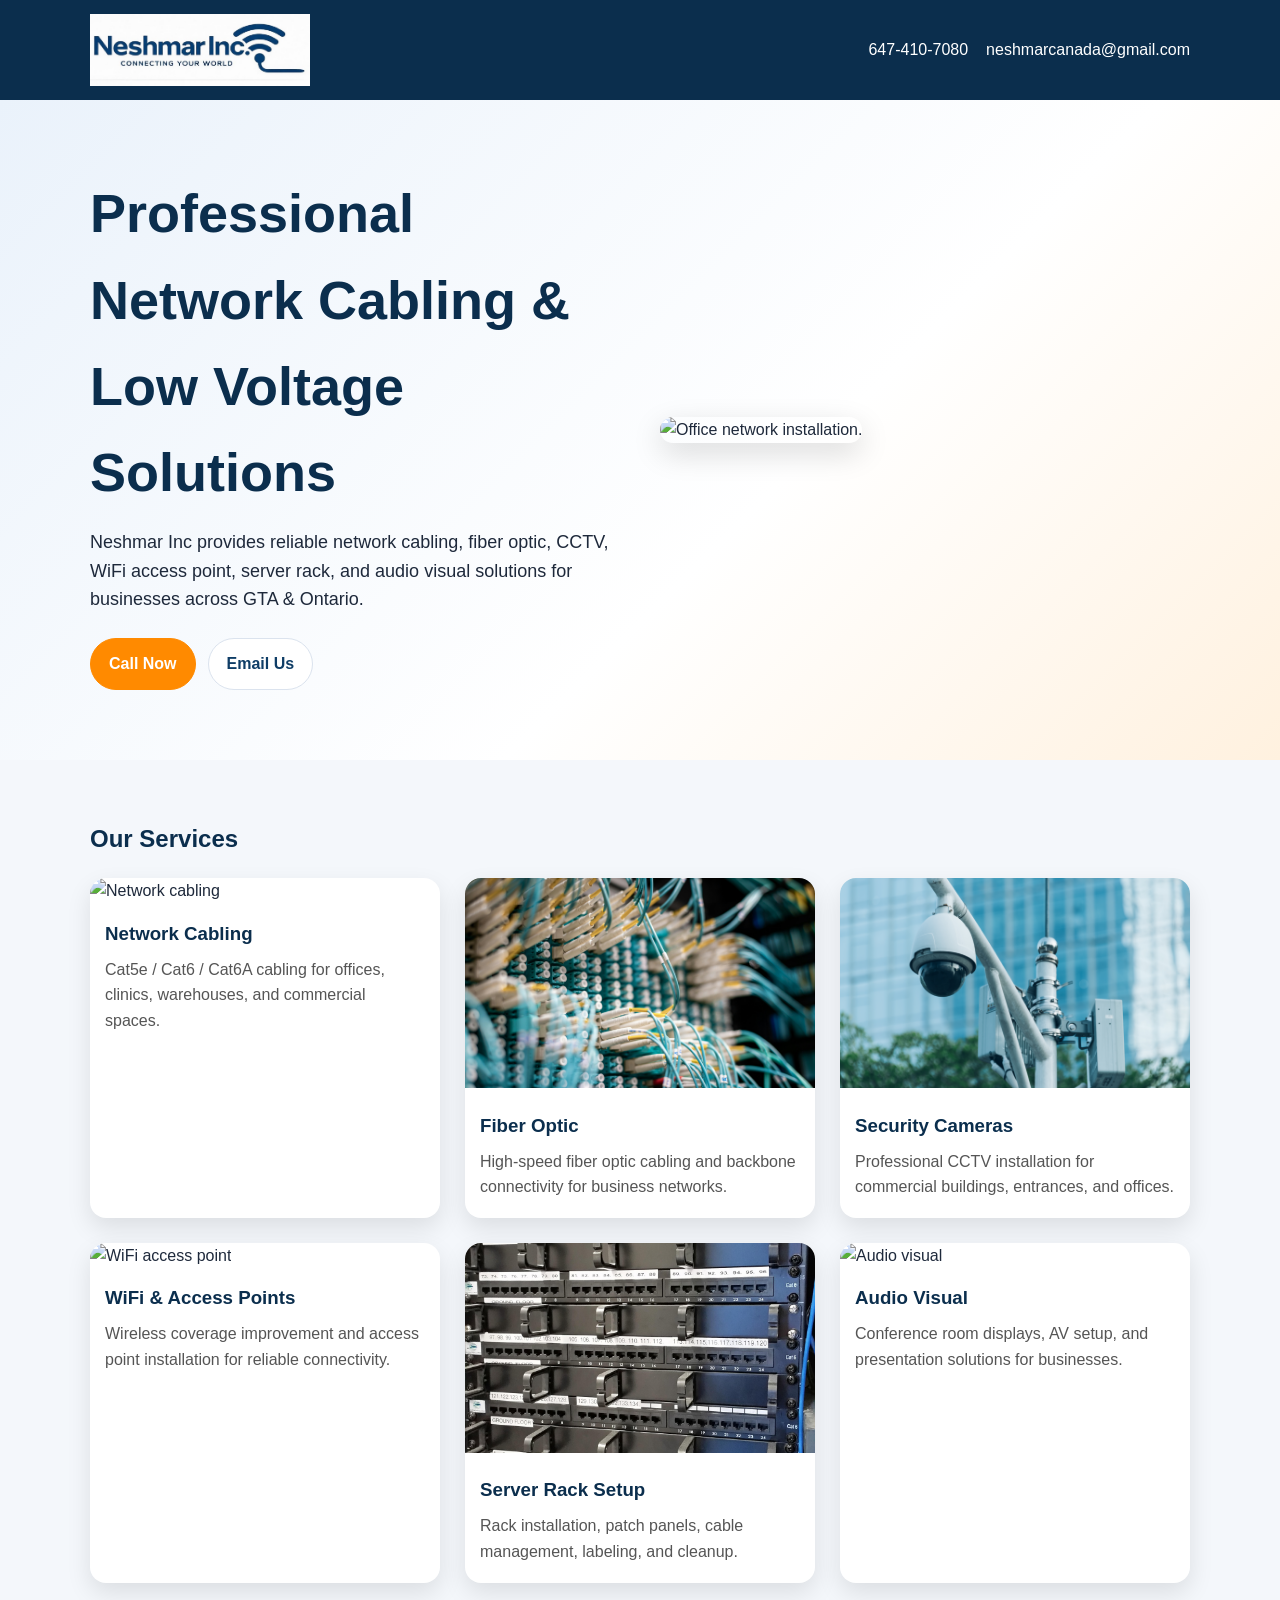
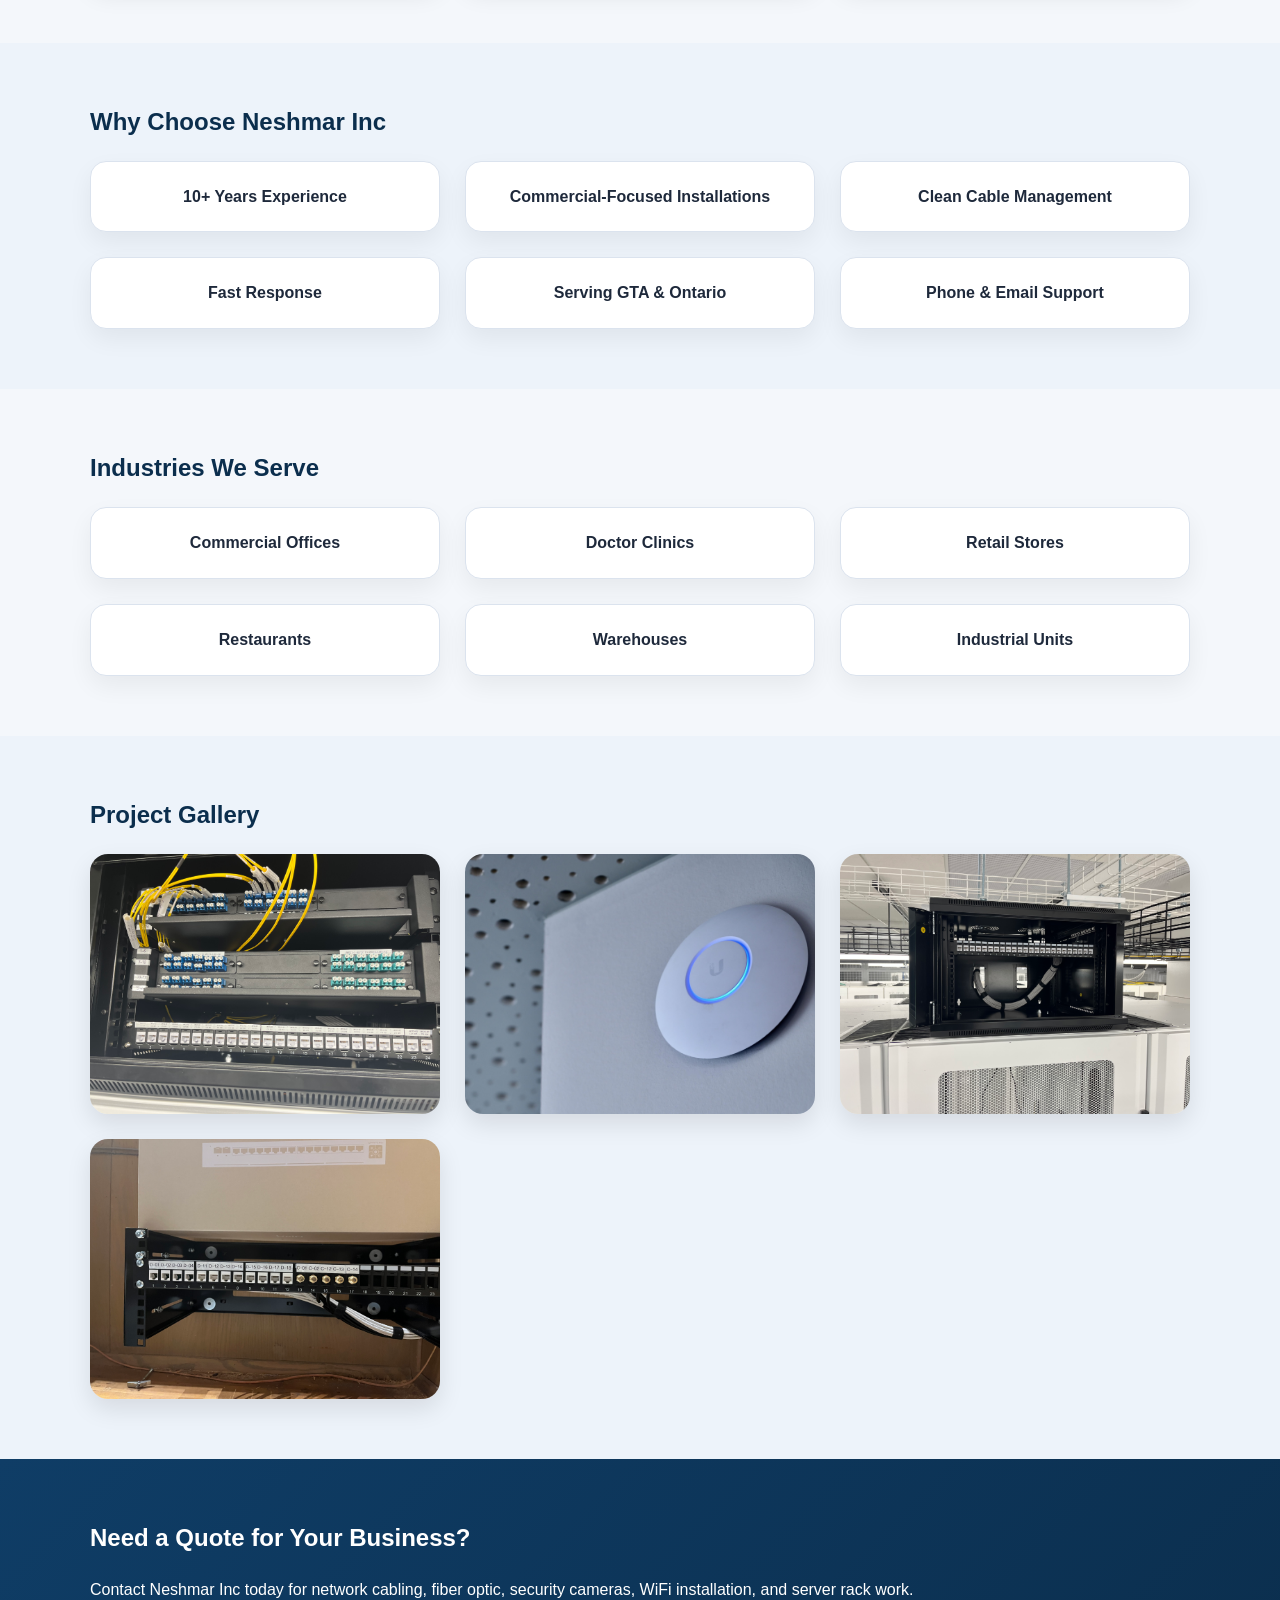
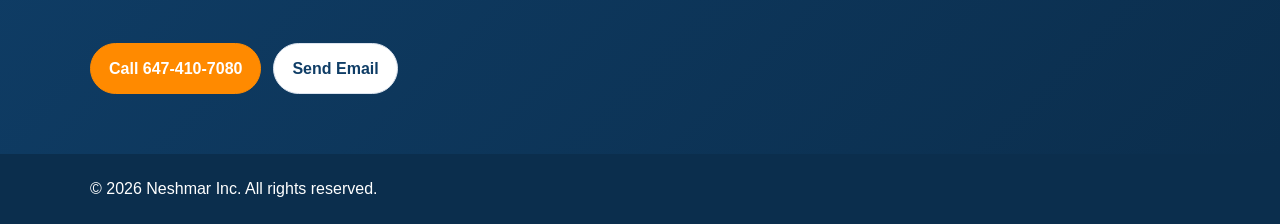
==== index.html @ 0291f641 "Update index.html" ====
<!DOCTYPE html>
<html lang="en">
<head>
  <meta charset="UTF-8" />
  <meta name="viewport" content="width=device-width, initial-scale=1.0" />
  <title>Neshmar Inc | Network Cabling GTA</title>
  <meta name="description" content="Neshmar Inc provides network cabling, fiber optic, WiFi, CCTV, and server rack installation across GTA & Ontario." />
  <link rel="stylesheet" href="style.css" />
</head>
<body>
  <header class="topbar">
    <div class="container header-row">
      <img src="logo.png" alt="Neshmar Inc logo" class="logo" />
      <div class="header-contact">
        <a href="tel:16474107080">647-410-7080</a>
        <a href="mailto:neshmarcanada@gmail.com">neshmarcanada@gmail.com</a>
      </div>
    </div>
  </header>
  
   <main>
  <section class="hero">
    <div class="container hero-grid">
      <div>
        <h1>Professional Network Cabling & Low Voltage Solutions</h1>
        <p>
          Neshmar Inc provides reliable network cabling, fiber optic,
          CCTV, WiFi access point, server rack, and audio visual solutions
          for businesses across GTA & Ontario.
        </p>

        <div class="buttons">
          <a class="btn primary" href="tel:16474107080">Call Now</a>
          <a class="btn" href="mailto:neshmarcanada@gmail.com">Email Us</a>
        </div>
      </div>

      <div>
        <img
          src="https://images.unsplash.com/photo-1516321497487-e288fb19713f?auto=format&fit=crop&w=1200&q=80"
          alt="Office network installation."
          class="hero-image"
        />
      </div>
    </div>
  </section>

  <section class="section">
    <div class="container">
      <h2>Our Services</h2>

      <div class="service-grid">
        <div class="service-card">
          <img src="https://images.unsplash.com/photo-1558494949-ef010cbdcc31?auto=format&fit=crop&w=800&q=60" alt="Network cabling">
          <h3>Network Cabling</h3>
          <p>Cat5e / Cat6 / Cat6A cabling for offices, clinics, warehouses, and commercial spaces.</p>
        </div>

        <div class="service-card">
          <img src="pexels-brett-sayles-4864249.jpg" alt="Fiber optic">
          <h3>Fiber Optic</h3>
          <p>High-speed fiber optic cabling and backbone connectivity for business networks.</p>
        </div>

        <div class="service-card">
          <img src="cctv-security-camera.jpg" alt="Security cameras">
          <h3>Security Cameras</h3>
          <p>Professional CCTV installation for commercial buildings, entrances, and offices.</p>
        </div>

        <div class="service-card">
          <img src="https://images.unsplash.com/photo-1581092921461-eab62e97a780?auto=format&fit=crop&w=800&q=60" alt="WiFi access point">
          <h3>WiFi & Access Points</h3>
          <p>Wireless coverage improvement and access point installation for reliable connectivity.</p>
        </div>

        <div class="service-card">
          <img src="mmrogers-data-2100139_1920.jpg" alt="Server rack">
          <h3>Server Rack Setup</h3>
          <p>Rack installation, patch panels, cable management, labeling, and cleanup.</p>
        </div>

        <div class="service-card">
          <img src="https://images.unsplash.com/photo-1519389950473-47ba0277781c?auto=format&fit=crop&w=800&q=60" alt="Audio visual">
          <h3>Audio Visual</h3>
          <p>Conference room displays, AV setup, and presentation solutions for businesses.</p>
        </div>
      </div>
    </div>
  </section>

  <section class=" section alt">
    <div class="container">
      <h2>Why Choose Neshmar Inc</h2>

      <div class="why-grid">
        <div class="why-card">10+ Years Experience</div>
        <div class="why-card">Commercial-Focused Installations</div>
        <div class="why-card">Clean Cable Management</div>
        <div class="why-card">Fast Response</div>
        <div class="why-card">Serving GTA & Ontario</div>
        <div class="why-card">Phone & Email Support</div>
      </div>
    </div>
  </section>

  <section class="section">
    <div class="container">
      <h2>Industries We Serve</h2>

      <div class="industry-grid">
        <div class="industry-card">Commercial Offices</div>
        <div class="industry-card">Doctor Clinics</div>
        <div class="industry-card">Retail Stores</div>
        <div class="industry-card">Restaurants</div>
        <div class="industry-card">Warehouses</div>
        <div class="industry-card">Industrial Units</div>
      </div>
    </div>
  </section>

  <section class="section alt">
    <div class="container">
      <h2>Project Gallery</h2>

      <div class="gallery-grid">
        <img src="2.png.jpeg" alt="Server rack project">
        <img src="1.png" alt="Technician installation">
        <img src="3.png.jpeg" alt="Office connectivity">
        <img src="4.png.jpeg" alt="WiFi installation">
      </div>
    </div>
  </section>

  <section class="section quote-section">
    <div class="container quote-box">
      <div>
        <h2>Need a Quote for Your Business?</h2>
        <p>
          Contact Neshmar Inc today for network cabling, fiber optic,
          security cameras, WiFi installation, and server rack work.
        </p>
      </div>

      <div class="quote-buttons">
        <a class="btn primary" href="tel:16474107080">Call 647-410-7080</a>
        <a class="btn" href="mailto:neshmarcanada@gmail.com">Send Email</a>
      </div>
    </div>
  </section>
</main>

  <footer class="footer">
    <div class="container">
      © 2026 Neshmar Inc. All rights reserved.
    </div>
  </footer>
</body>
</html>
---- style.css ----
:root{
  --blue:#0f3d66;
  --dark:#0b2e4d;
  --orange:#ff8a00;
  --bg:#f4f7fb;
  --white:#ffffff;
  --text:#1e293b;
  --border:#dbe3ee;
}

*{box-sizing:border-box}
body{
  margin:0;
  font-family:Arial, Helvetica, sans-serif;
  background:var(--bg);
  color:var(--text);
  line-height:1.6;
}
a{text-decoration:none;color:var(--blue)}
.container{
  width:min(1100px, calc(100% - 32px));
  margin:0 auto;
}
.topbar{
  background:var(--dark);
  color:#fff;
  padding:14px 0;
}
.header-row{
  display:flex;
  justify-content:space-between;
  align-items:center;
  gap:20px;
  flex-wrap:wrap;
}
.logo{
  width:220px;
  height:auto;
}
.header-contact{
  display:flex;
  gap:18px;
  flex-wrap:wrap;
}
.header-contact a{color:#fff}
.hero{
  background:linear-gradient(135deg,#eaf2fb 0%,#ffffff 60%,#fff1df 100%);
  padding:70px 0;
}
.hero h1{
  margin:0 0 12px;
  color:var(--dark);
  font-size:clamp(32px, 5vw, 54px);
}
.hero p{
  max-width:700px;
  margin:0 0 24px;
  font-size:18px;
}
.buttons{
  display:flex;
  gap:12px;
  flex-wrap:wrap;
}
.btn{
  display:inline-block;
  padding:12px 18px;
  border-radius:999px;
  border:1px solid var(--border);
  background:#fff;
  font-weight:700;
}
.btn.primary{
  background:var(--orange);
  color:#fff;
  border-color:var(--orange);
}
.section{
  padding:60px 0;
}
.section.alt{
  background:#edf3fa;
}
.section h2{
  margin-top:0;
  color:var(--dark);
}
.grid{
  display:grid;
  grid-template-columns:repeat(3, minmax(0,1fr));
  gap:18px;
}
.card{
  background:var(--white);
  border:1px solid var(--border);
  border-radius:16px;
  padding:22px;
  font-weight:700;
}
.footer{
  background:var(--dark);
  color:#fff;
  padding:22px 0;
}

@media (max-width: 800px){
  .grid{grid-template-columns:1fr 1fr;}
}
@media (max-width: 560px){
  .grid{grid-template-columns:1fr;}
  .logo{width:180px;}
}
.service-grid{
display:grid;
grid-template-columns:repeat(3,1fr);
gap:25px;
}

.service-card{
background:white;
border-radius:15px;
overflow:hidden;
box-shadow:0 10px 25px rgba(0,0,0,0.1);
}

.service-card img{
width:100%;
height:200px;
object-fit:cover;
}

.service-card h3{
padding:15px 15px 5px;
margin:0;
}

.service-card p{
padding:0 15px 15px;
margin:0;
color:#555;
}
.hero-grid {
  display: grid;
  grid-template-columns: 1fr 1fr;
  gap: 40px;
  align-items: center;
}

.hero-image {
  width: 100%;
  border-radius: 20px;
  box-shadow: 0 10px 30px rgba(0,0,0,0.15);
}

.service-grid,
.why-grid,
.industry-grid,
.gallery-grid {
  display: grid;
  gap: 25px;
}

.service-grid {
  grid-template-columns: repeat(3, 1fr);
}

.service-card {
  background: white;
  border-radius: 16px;
  overflow: hidden;
  box-shadow: 0 10px 25px rgba(0,0,0,0.1);
}

.service-card img {
  width: 100%;
  height: 210px;
  object-fit: cover;
}

.service-card h3 {
  margin: 0;
  padding: 15px 15px 8px;
  color: #0b2e4d;
}

.service-card p {
  margin: 0;
  padding: 0 15px 18px;
  color: #555;
}

.why-grid,
.industry-grid {
  grid-template-columns: repeat(3, 1fr);
}

.why-card,
.industry-card {
  background: white;
  border: 1px solid #dbe3ee;
  border-radius: 16px;
  padding: 22px;
  font-weight: 700;
  text-align: center;
  box-shadow: 0 10px 25px rgba(0,0,0,0.06);
}

.gallery-grid {
  grid-template-columns: repeat(3, 1fr);
}

.gallery-grid img {
  width: 100%;
  height: 260px;
  object-fit: cover;
  border-radius: 18px;
  box-shadow: 0 10px 25px rgba(0,0,0,0.1);
}

.quote-section {
  background: linear-gradient(135deg, #0f3d66, #0b2e4d);
  color: white;
}

.quote-box {
  display: flex;
  justify-content: space-between;
  align-items: center;
  gap: 24px;
  flex-wrap: wrap;
}

.quote-box h2,
.quote-box p {
  color: white;
  margin-top: 0;
}

.quote-buttons {
  display: flex;
  gap: 12px;
  flex-wrap: wrap;
}

.quote-section .btn {
  background: white;
  color: #0f3d66;
}

.quote-section .btn.primary {
  background: #ff8a00;
  color: white;
  border-color: #ff8a00;
}

@media (max-width: 900px) {
  .hero-grid,
  .service-grid,
  .why-grid,
  .industry-grid,
  .gallery-grid {
    grid-template-columns: 1fr 1fr;
  }

  .hero-grid {
    grid-template-columns: 1fr;
  }
}

@media (max-width: 600px) {
  .service-grid,
  .why-grid,
  .industry-grid,
  .gallery-grid {
    grid-template-columns: 1fr;
  }
}
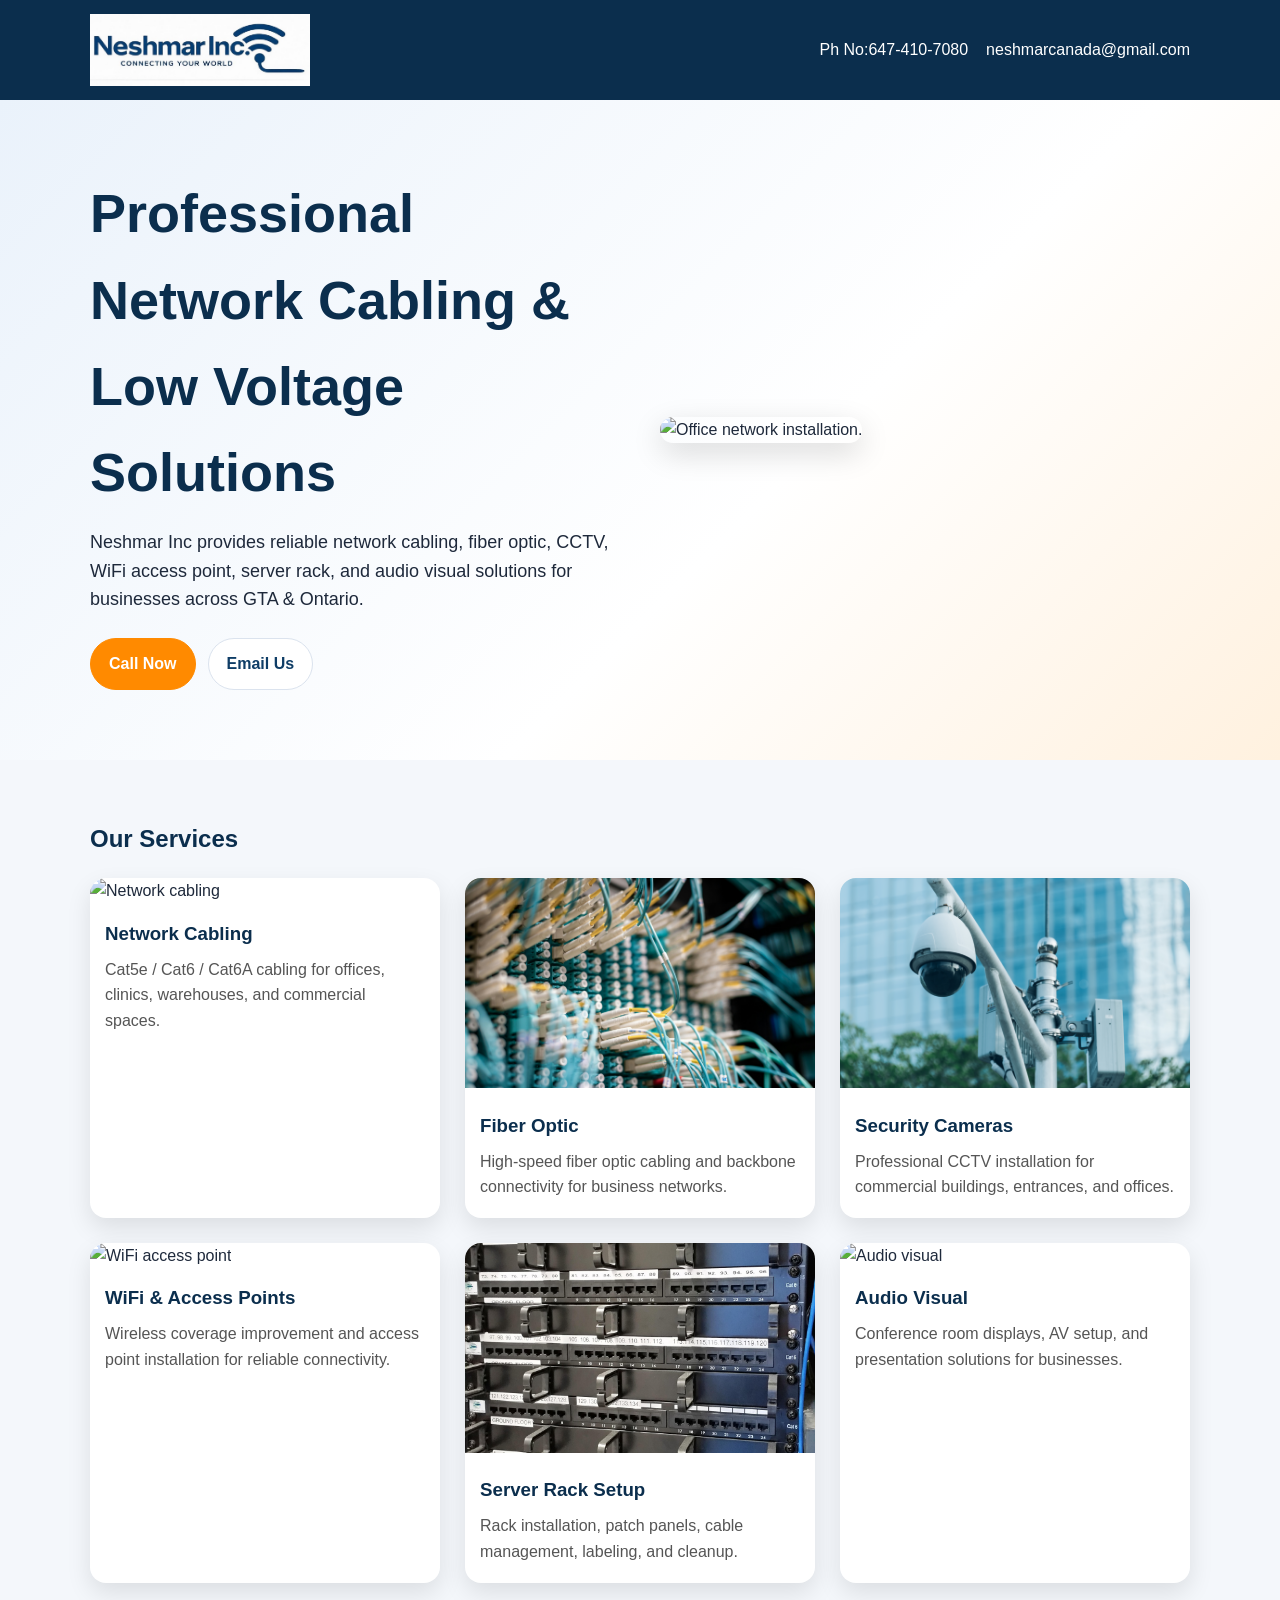
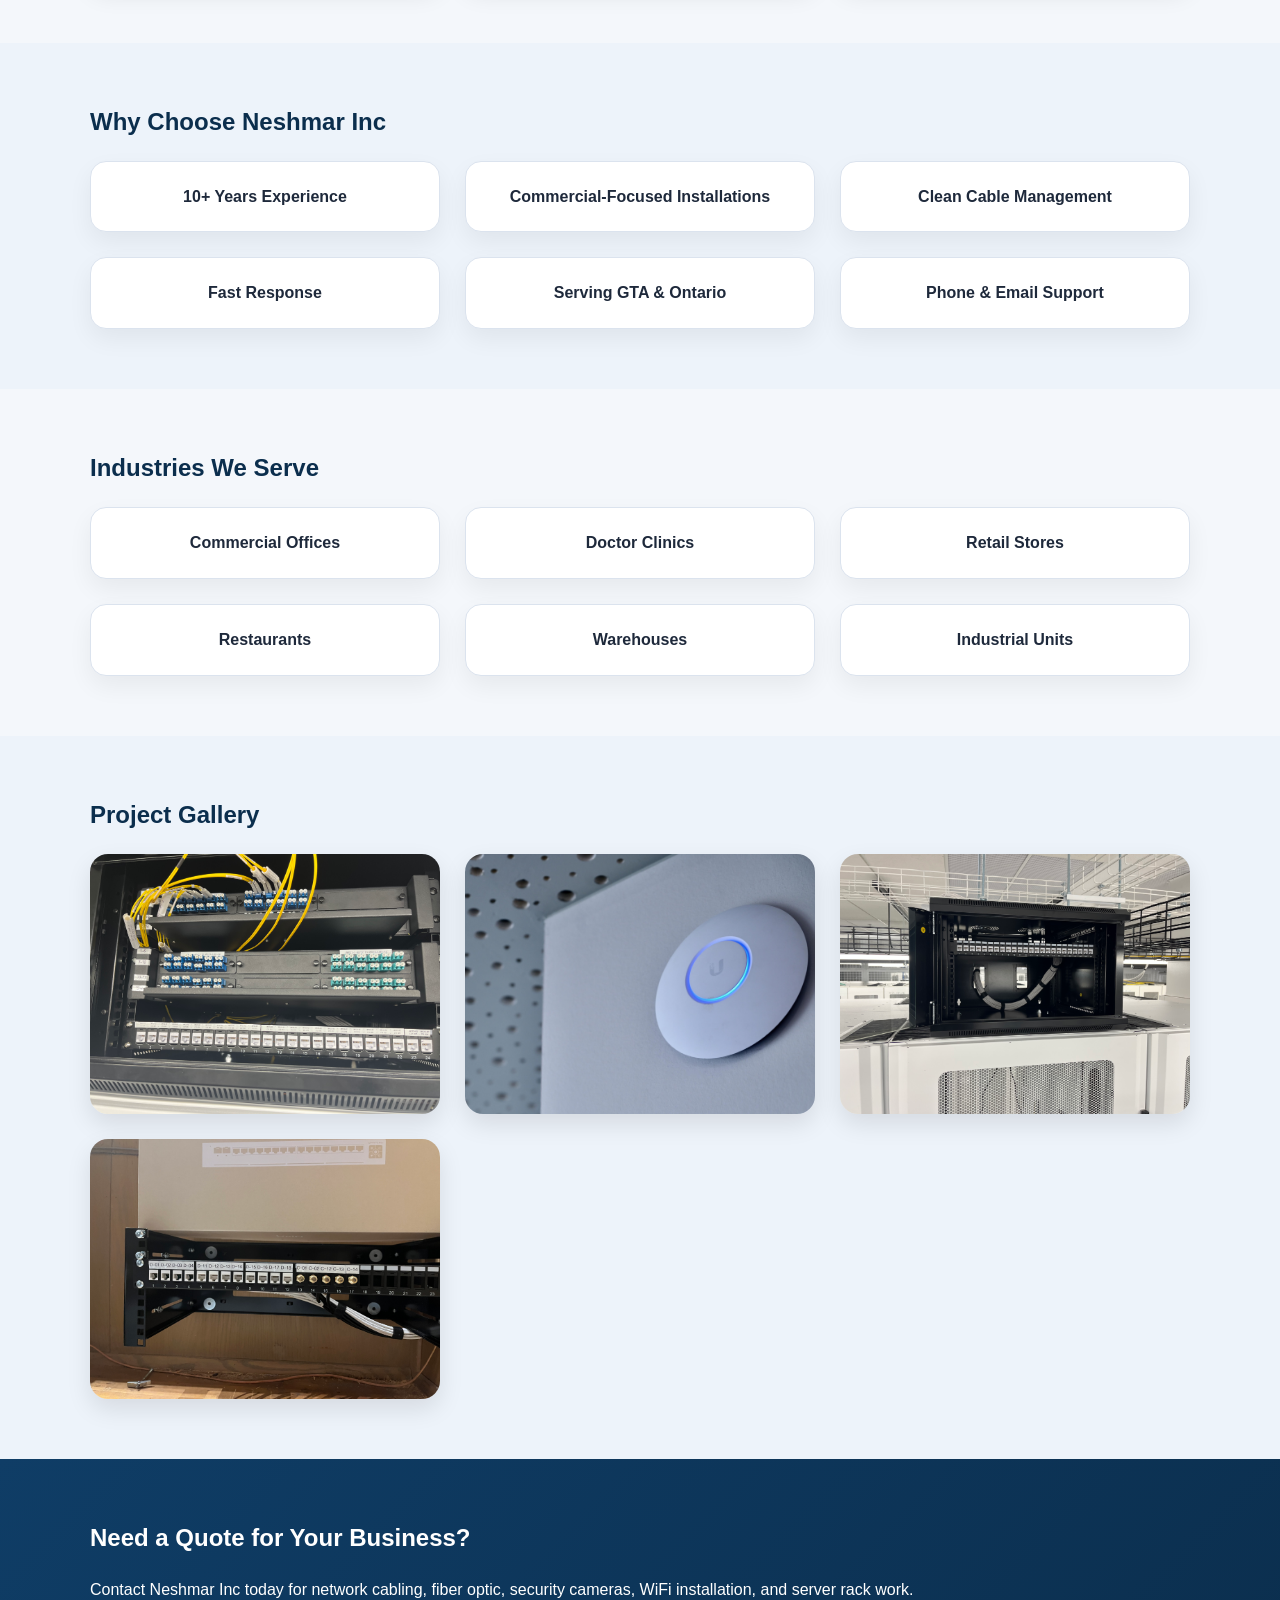
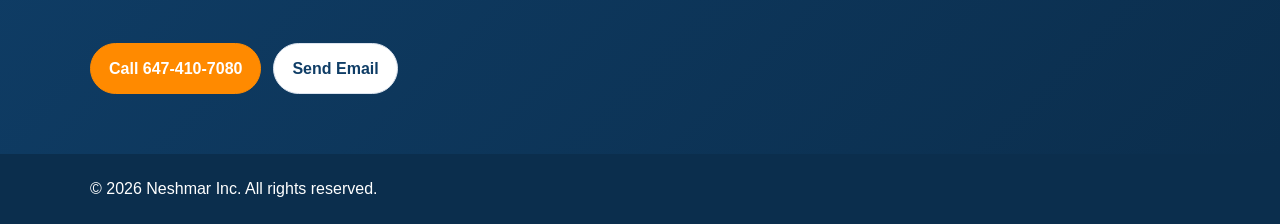
==== commit ee2b2787: "Update index.html" ====
--- a/index.html
+++ b/index.html
@@ -12,7 +12,7 @@
     <div class="container header-row">
       <img src="logo.png" alt="Neshmar Inc logo" class="logo" />
       <div class="header-contact">
-        <a href="tel:16474107080">647-410-7080</a>
+        <a href="tel:16474107080">Ph No:647-410-7080</a>
         <a href="mailto:neshmarcanada@gmail.com">neshmarcanada@gmail.com</a>
       </div>
     </div>
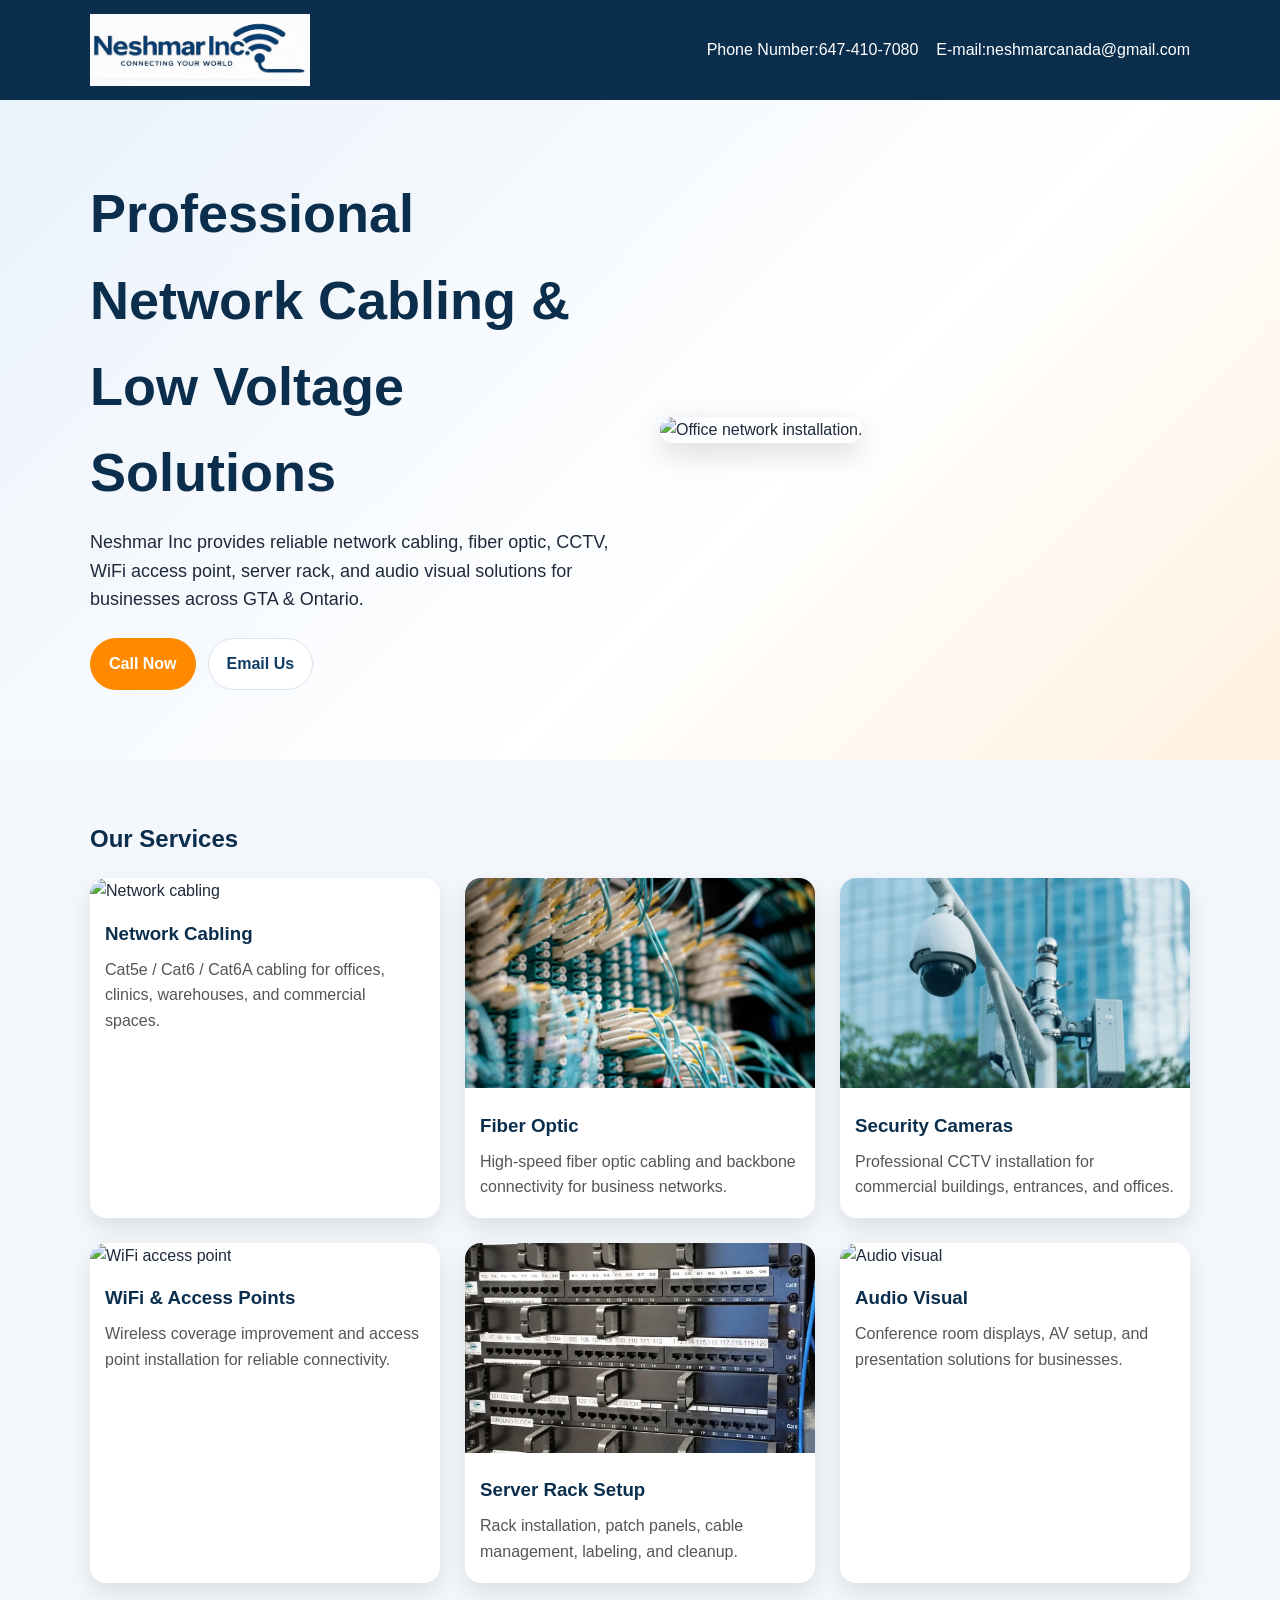
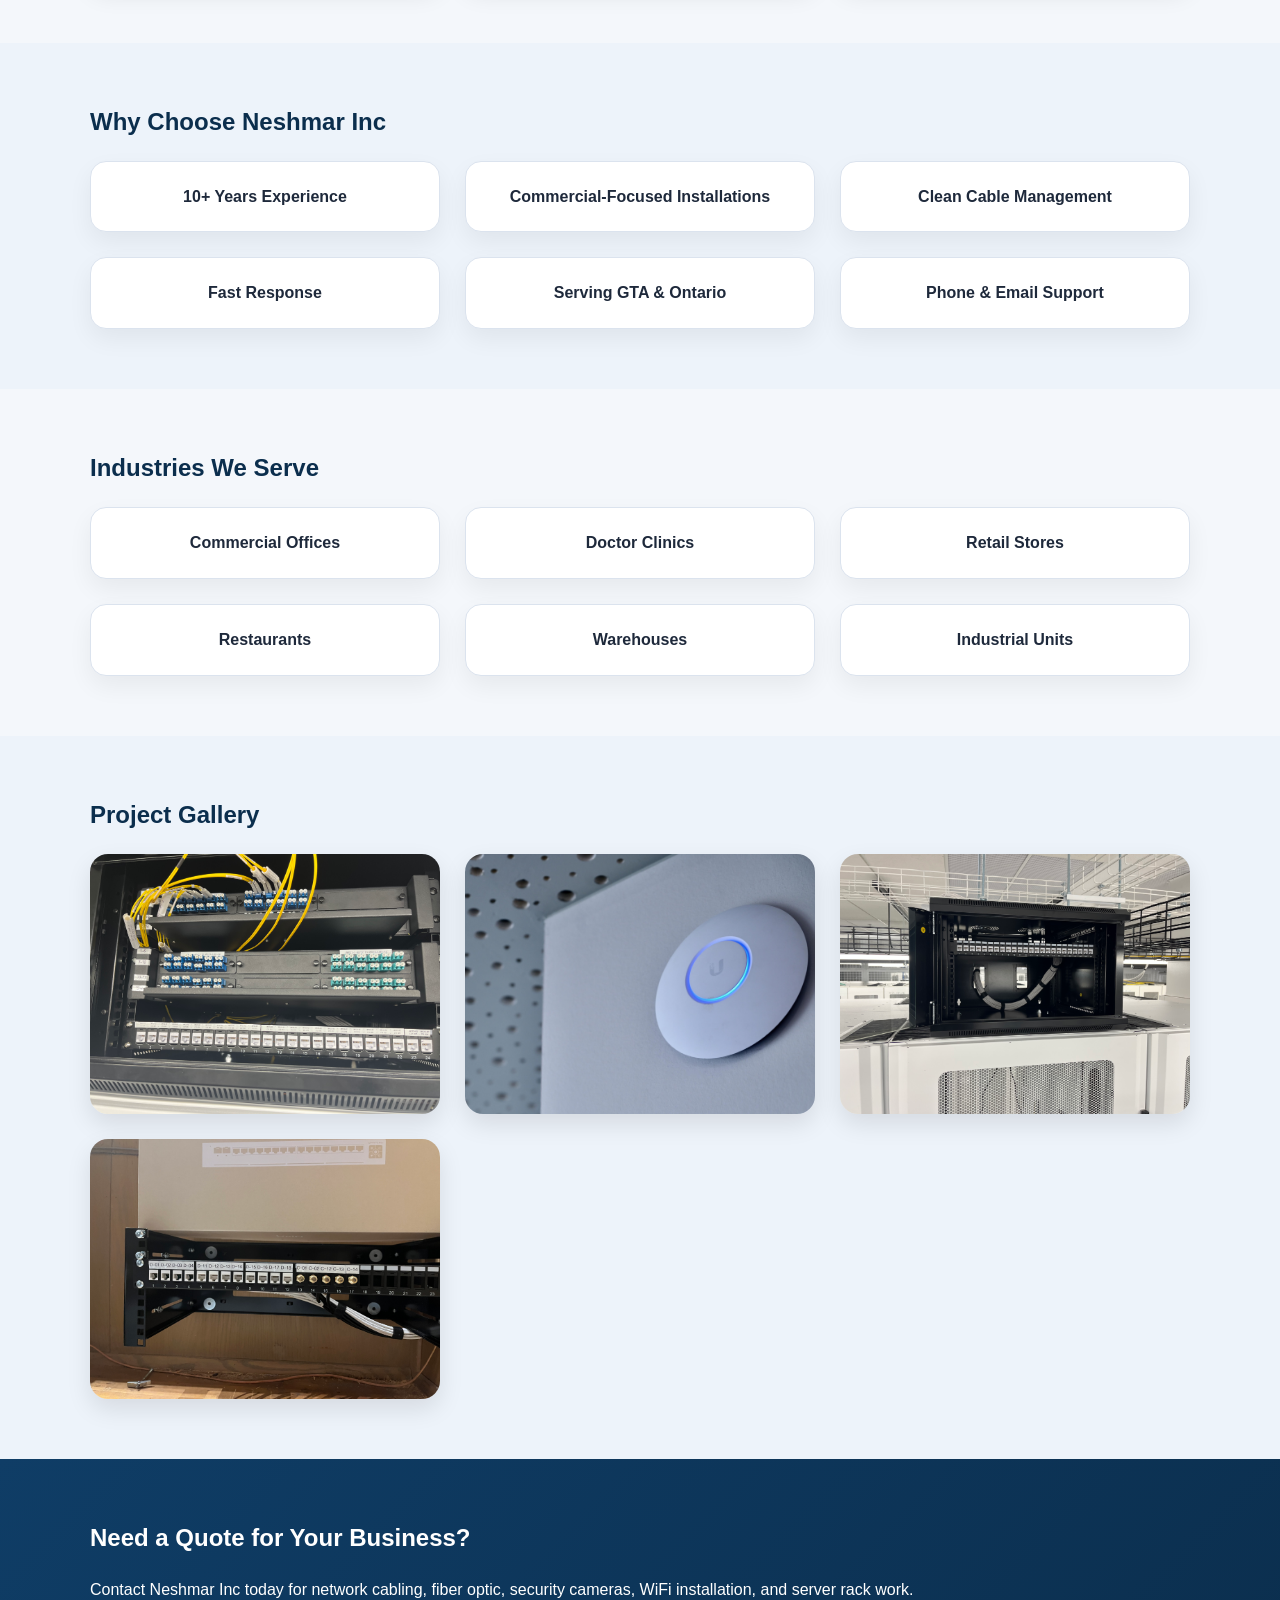
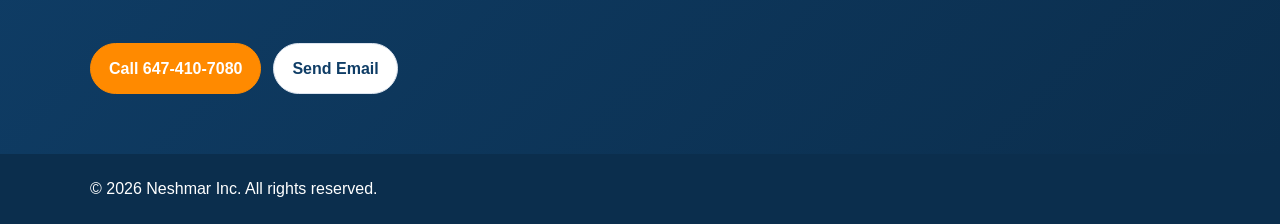
==== commit 6e944164: "Update index.html" ====
--- a/index.html
+++ b/index.html
@@ -4,7 +4,7 @@
   <meta charset="UTF-8" />
   <meta name="viewport" content="width=device-width, initial-scale=1.0" />
   <title>Neshmar Inc | Network Cabling GTA</title>
-  <meta name="description" content="Neshmar Inc provides network cabling, fiber optic, WiFi, CCTV, and server rack installation across GTA & Ontario." />
+  <meta name="description" content=" Neshmar Inc provides network cabling, fiber optic, WiFi, CCTV, and server rack installation across GTA & Ontario." />
   <link rel="stylesheet" href="style.css" />
 </head>
 <body>
@@ -12,8 +12,8 @@
     <div class="container header-row">
       <img src="logo.png" alt="Neshmar Inc logo" class="logo" />
       <div class="header-contact">
-        <a href="tel:16474107080">Ph No:647-410-7080</a>
-        <a href="mailto:neshmarcanada@gmail.com">neshmarcanada@gmail.com</a>
+        <a href="tel:16474107080">Phone Number:647-410-7080</a>
+        <a href="mailto:neshmarcanada@gmail.com">E-mail:neshmarcanada@gmail.com</a>
       </div>
     </div>
   </header>
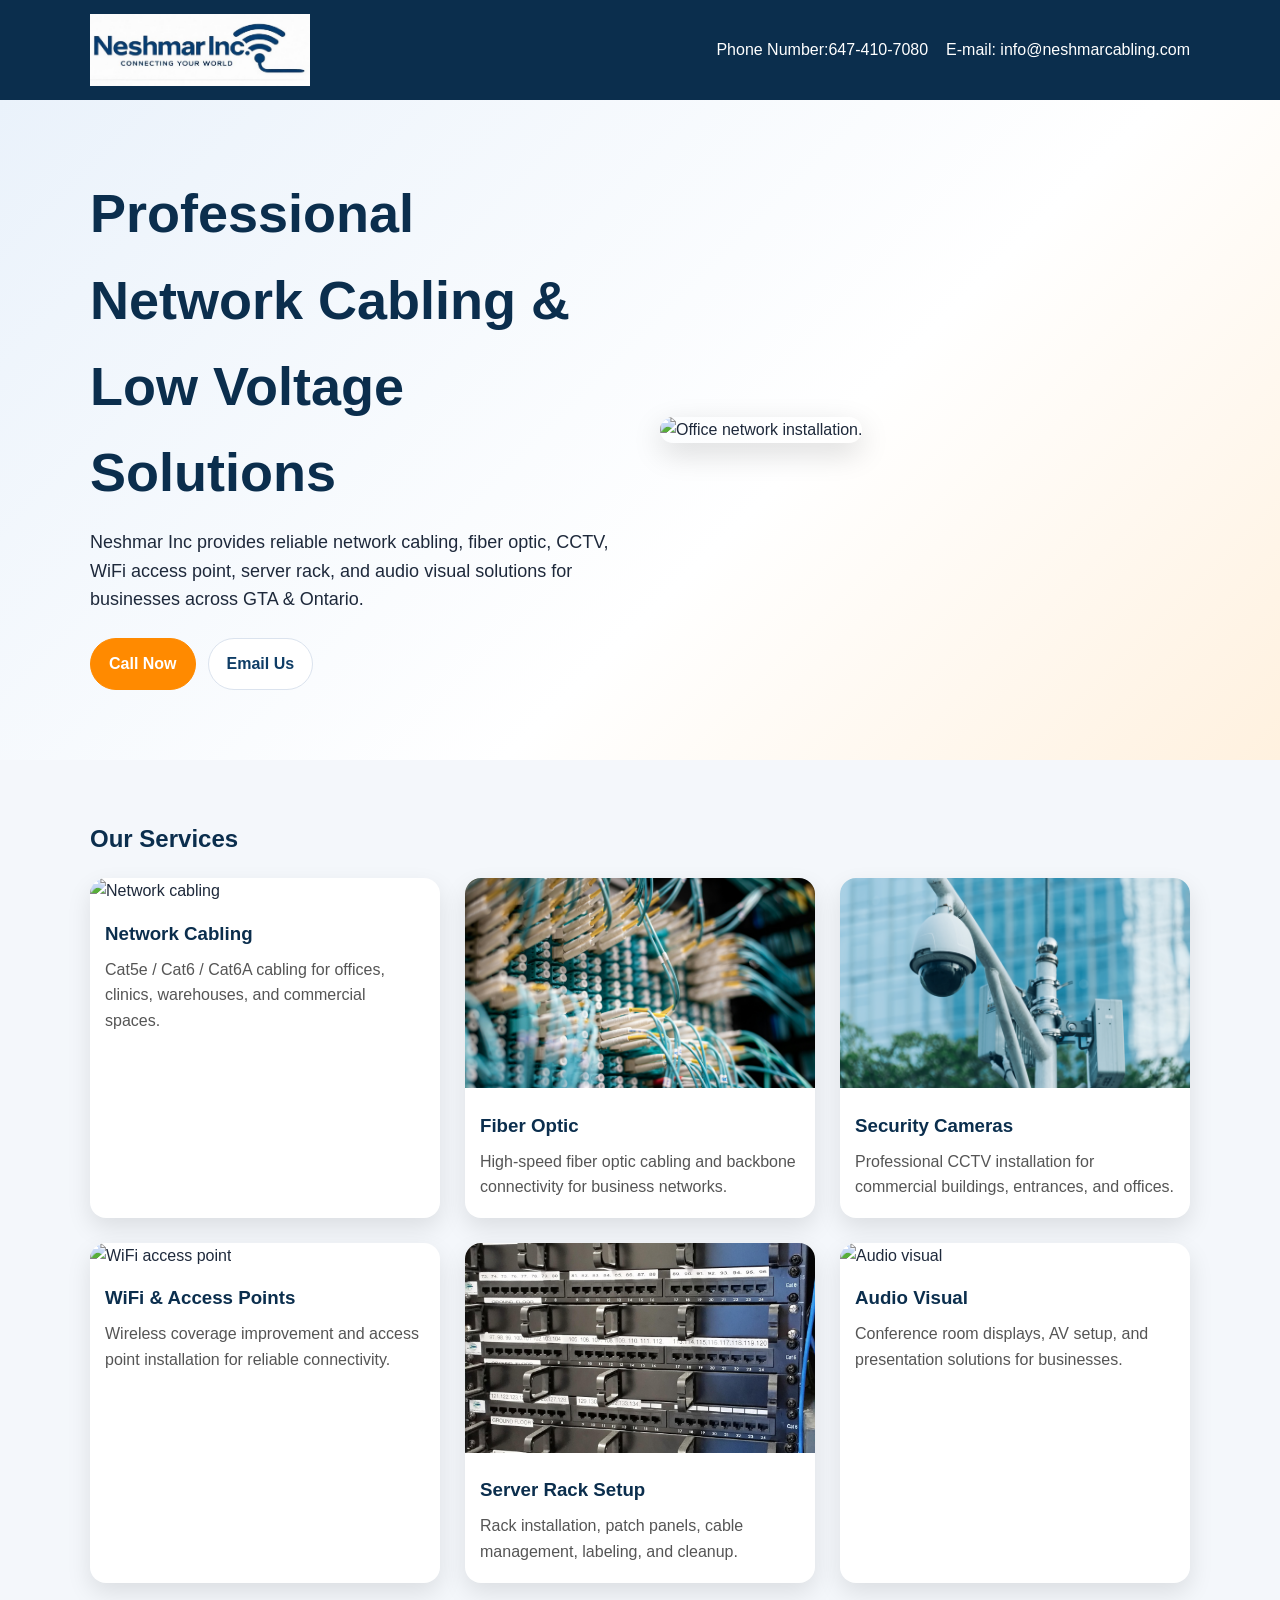
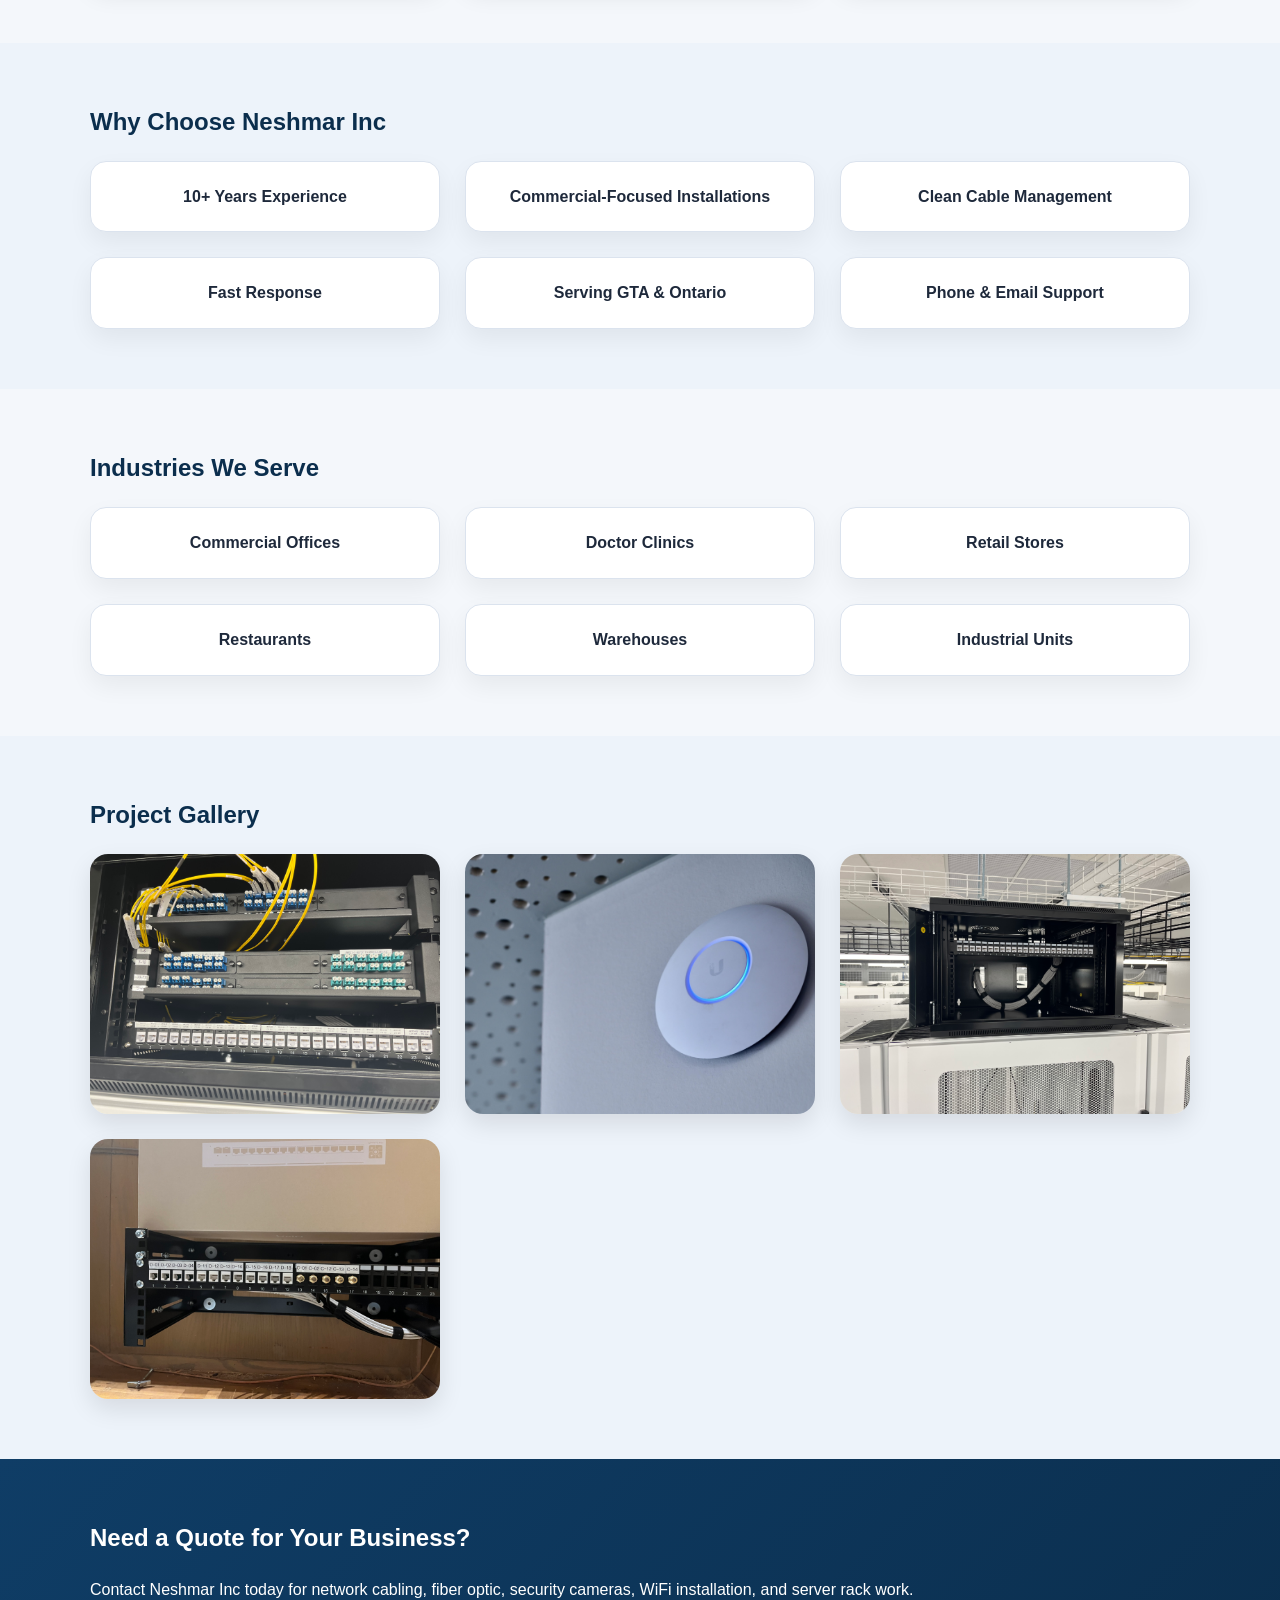
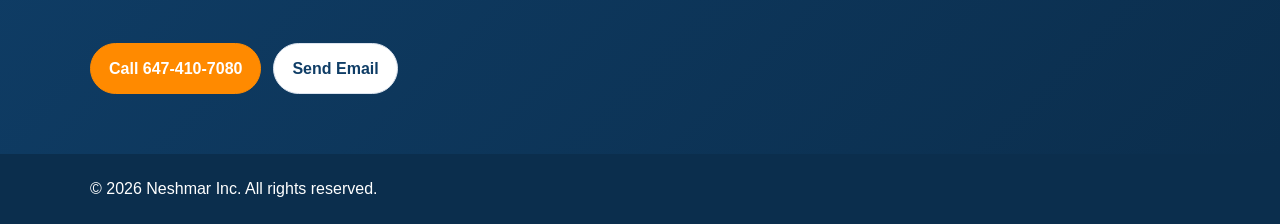
==== commit bd4139ec: "Update index.html" ====
--- a/index.html
+++ b/index.html
@@ -13,7 +13,7 @@
       <img src="logo.png" alt="Neshmar Inc logo" class="logo" />
       <div class="header-contact">
         <a href="tel:16474107080">Phone Number:647-410-7080</a>
-        <a href="mailto:neshmarcanada@gmail.com">E-mail:neshmarcanada@gmail.com</a>
+        <a href="mailto:info@neshmarcabling.com">E-mail: info@neshmarcabling.com</a>
       </div>
     </div>
   </header>
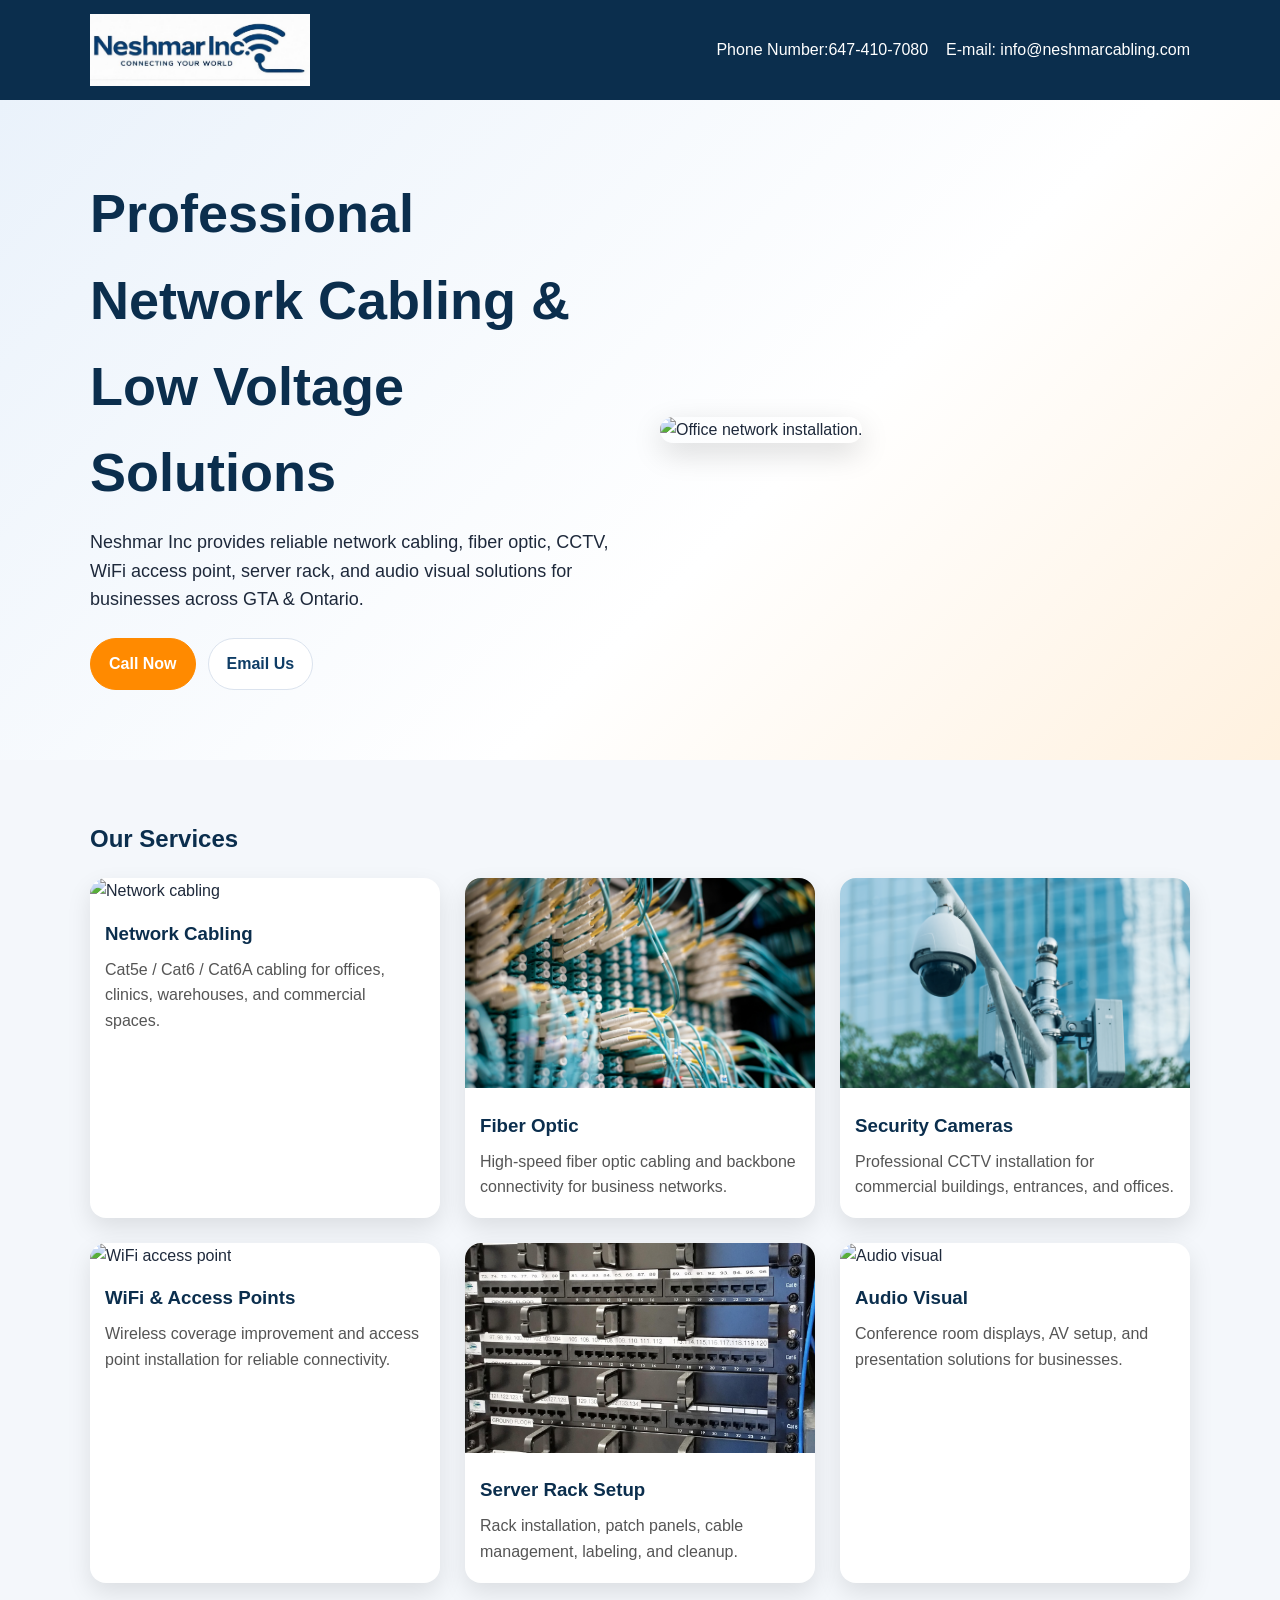
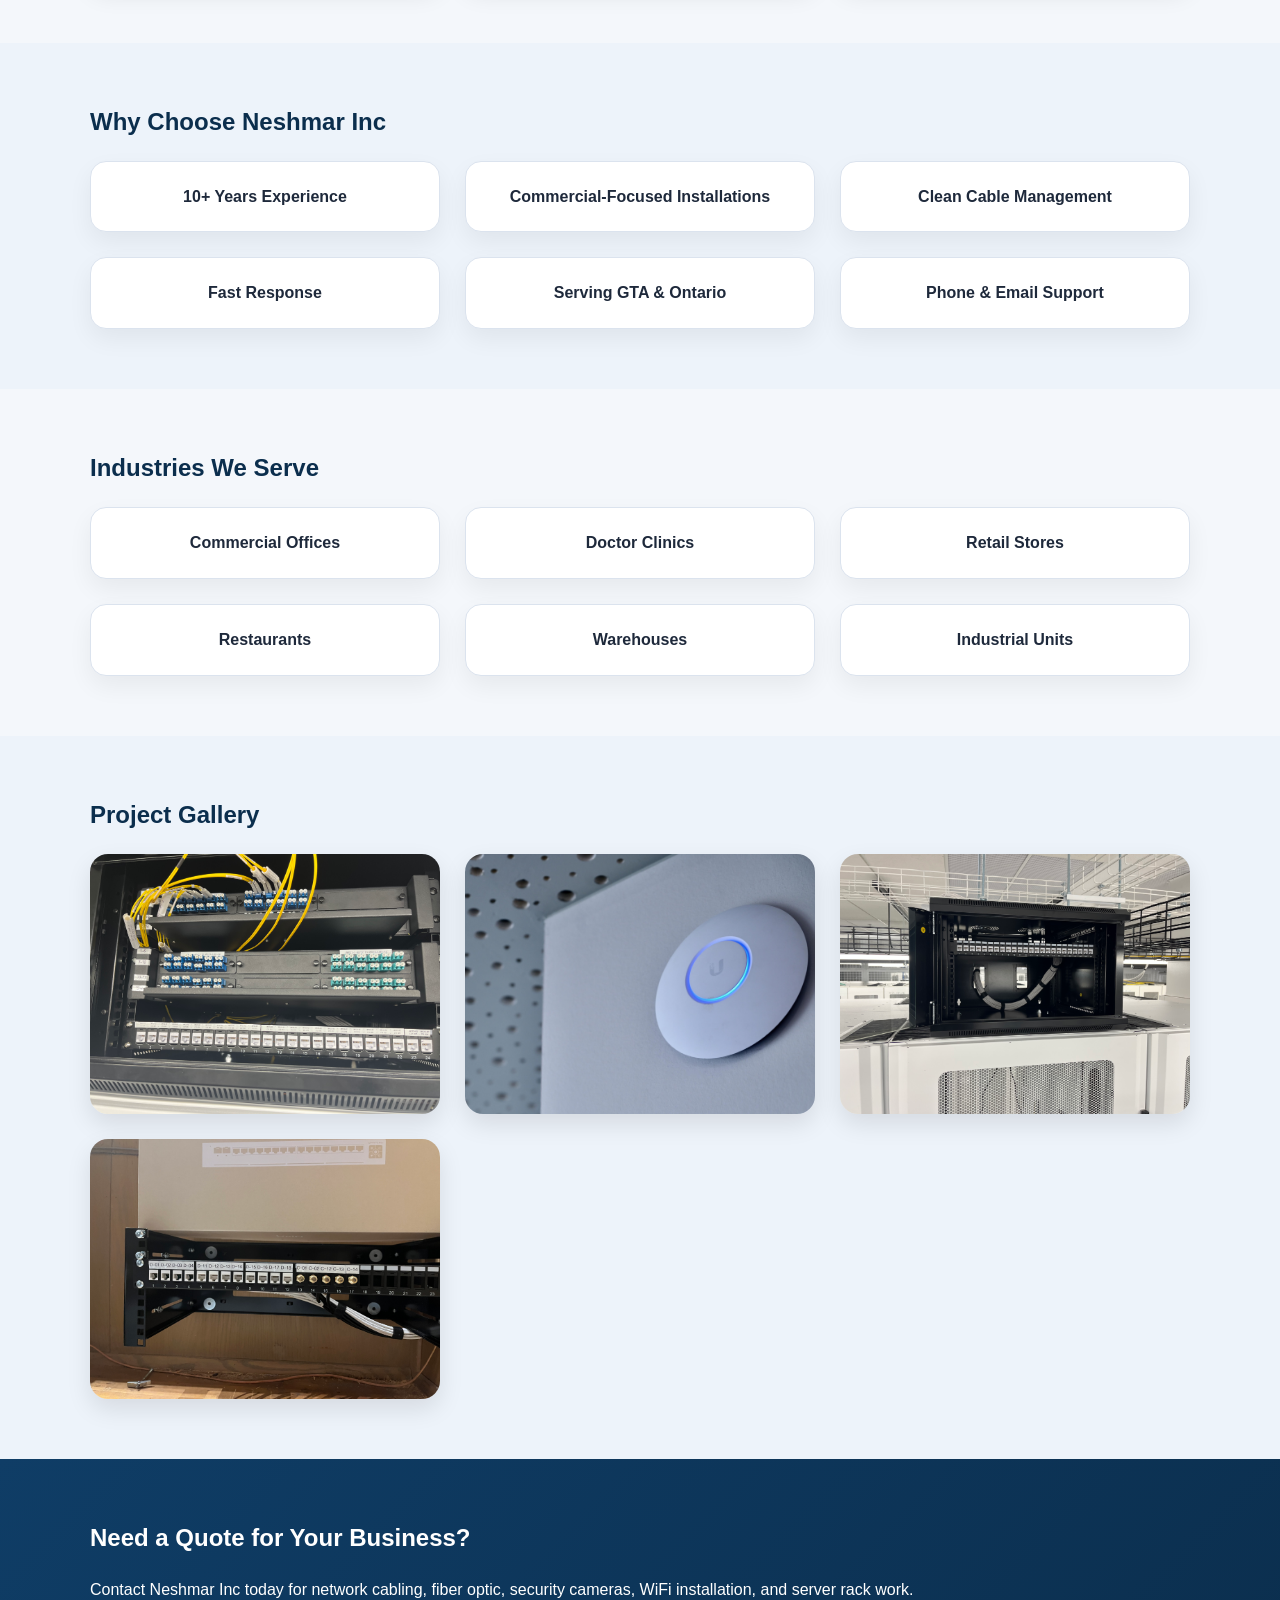
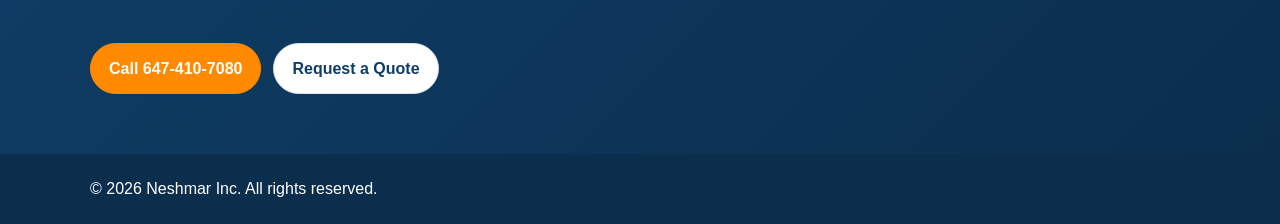
==== commit e24d97cd: "Update index.html" ====
--- a/index.html
+++ b/index.html
@@ -31,7 +31,7 @@
 
         <div class="buttons">
           <a class="btn primary" href="tel:16474107080">Call Now</a>
-          <a class="btn" href="mailto:neshmarcanada@gmail.com">Email Us</a>
+          <a class="btn" href="mailto:info@neshmarcabling.com">Email Us</a>
         </div>
       </div>
 
@@ -144,7 +144,7 @@
 
       <div class="quote-buttons">
         <a class="btn primary" href="tel:16474107080">Call 647-410-7080</a>
-        <a class="btn" href="mailto:neshmarcanada@gmail.com">Send Email</a>
+        <a class="btn" href="mailto:quotes@neshmarcabling.com">Request a Quote</a>
       </div>
     </div>
   </section>
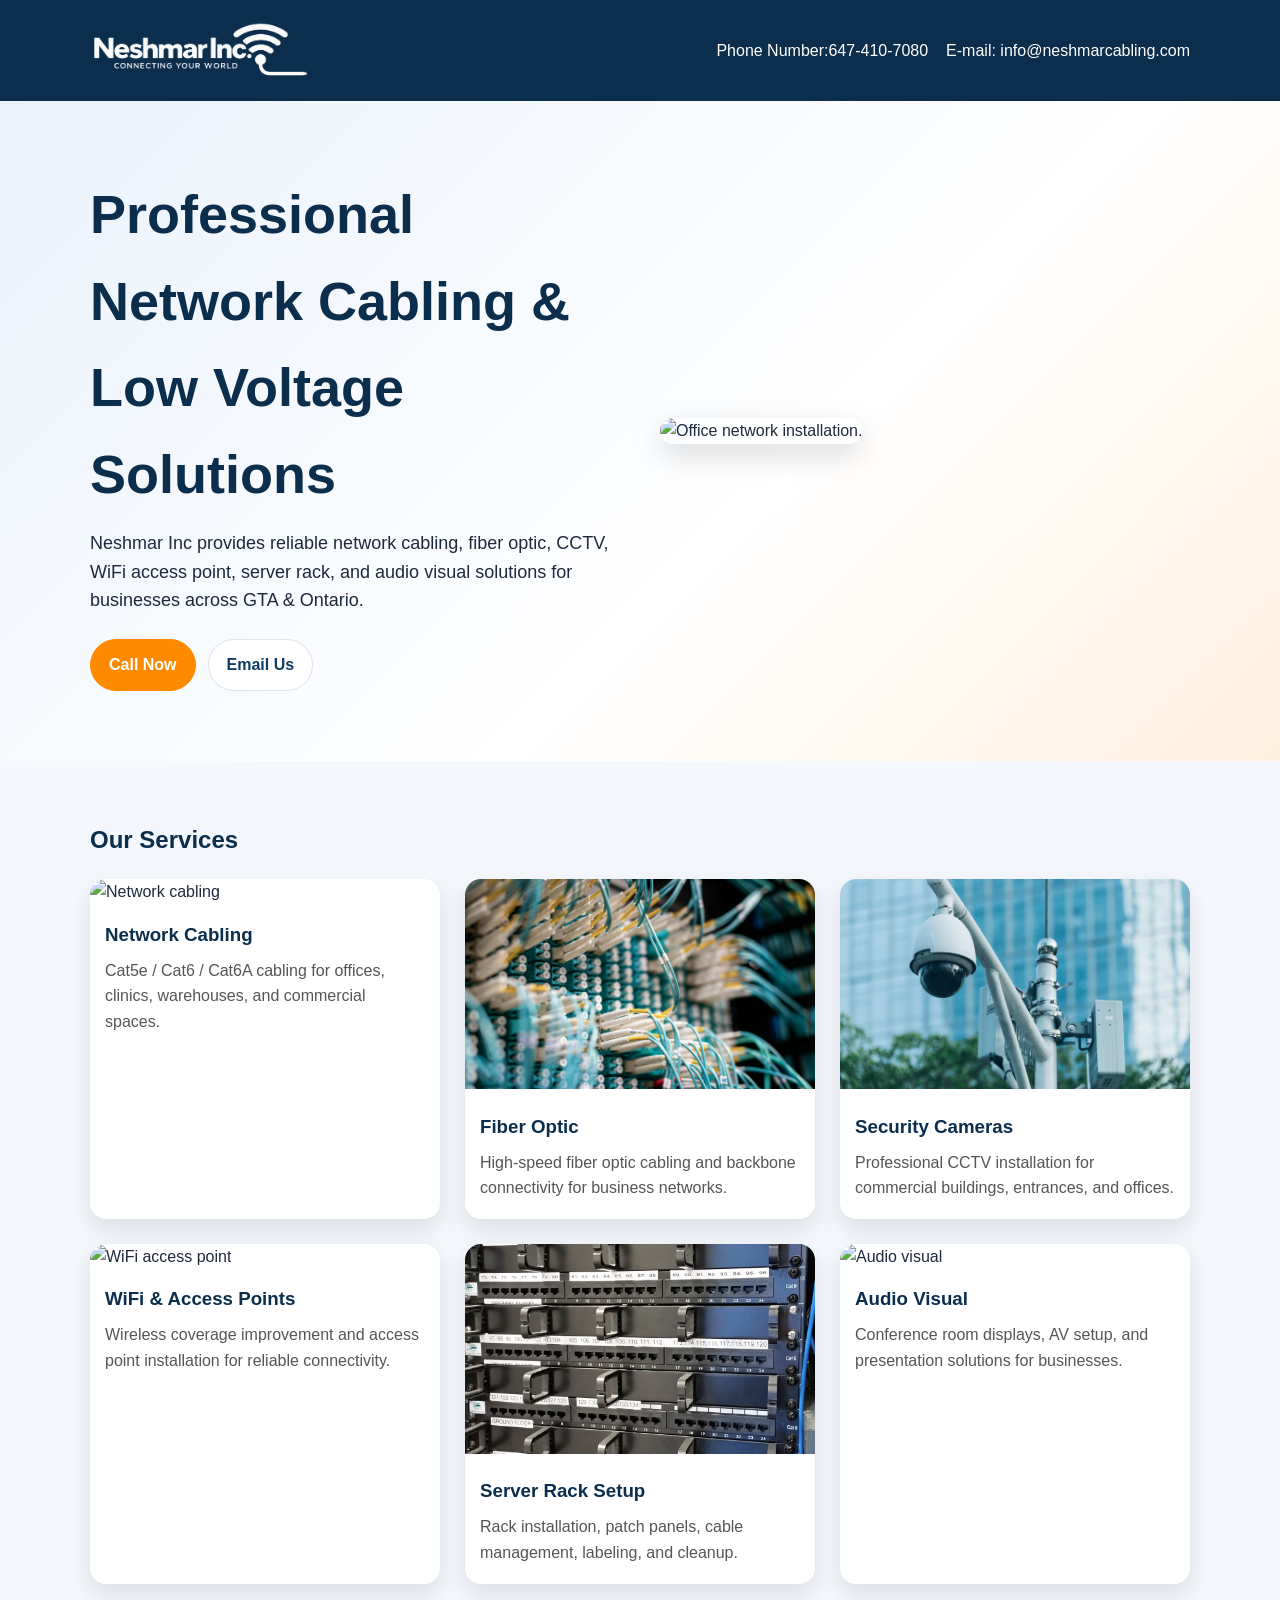
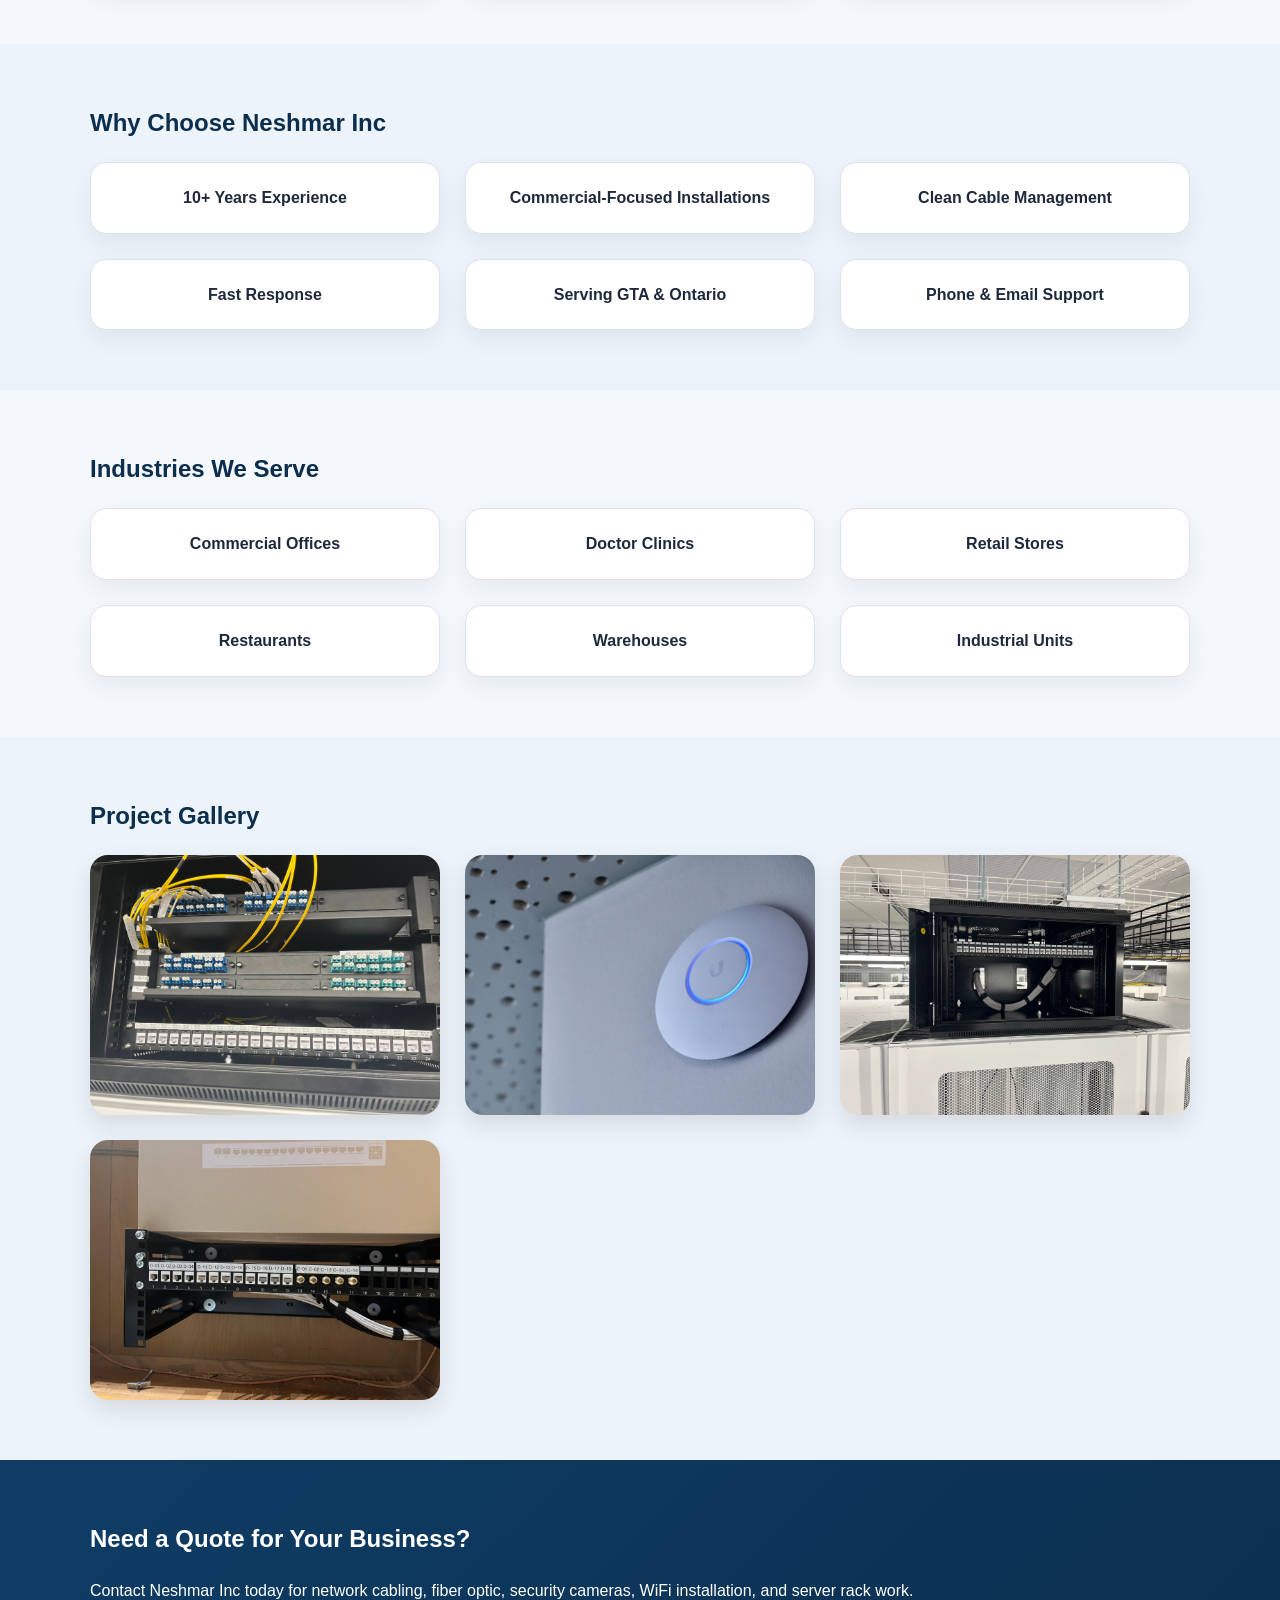
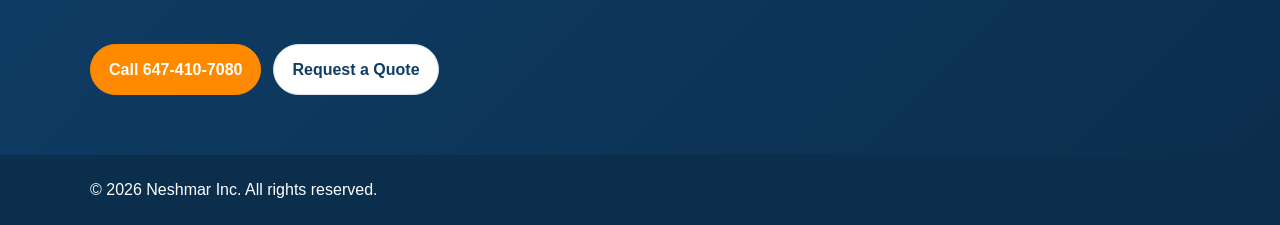
==== commit 77380b34: "Update index.html" ====
--- a/index.html
+++ b/index.html
@@ -10,7 +10,7 @@
 <body>
   <header class="topbar">
     <div class="container header-row">
-      <img src="logo.png" alt="Neshmar Inc logo" class="logo" />
+      <img src="logo.png.png" alt="Neshmar Inc logo" class="logo" />
       <div class="header-contact">
         <a href="tel:16474107080">Phone Number:647-410-7080</a>
         <a href="mailto:info@neshmarcabling.com">E-mail: info@neshmarcabling.com</a>
